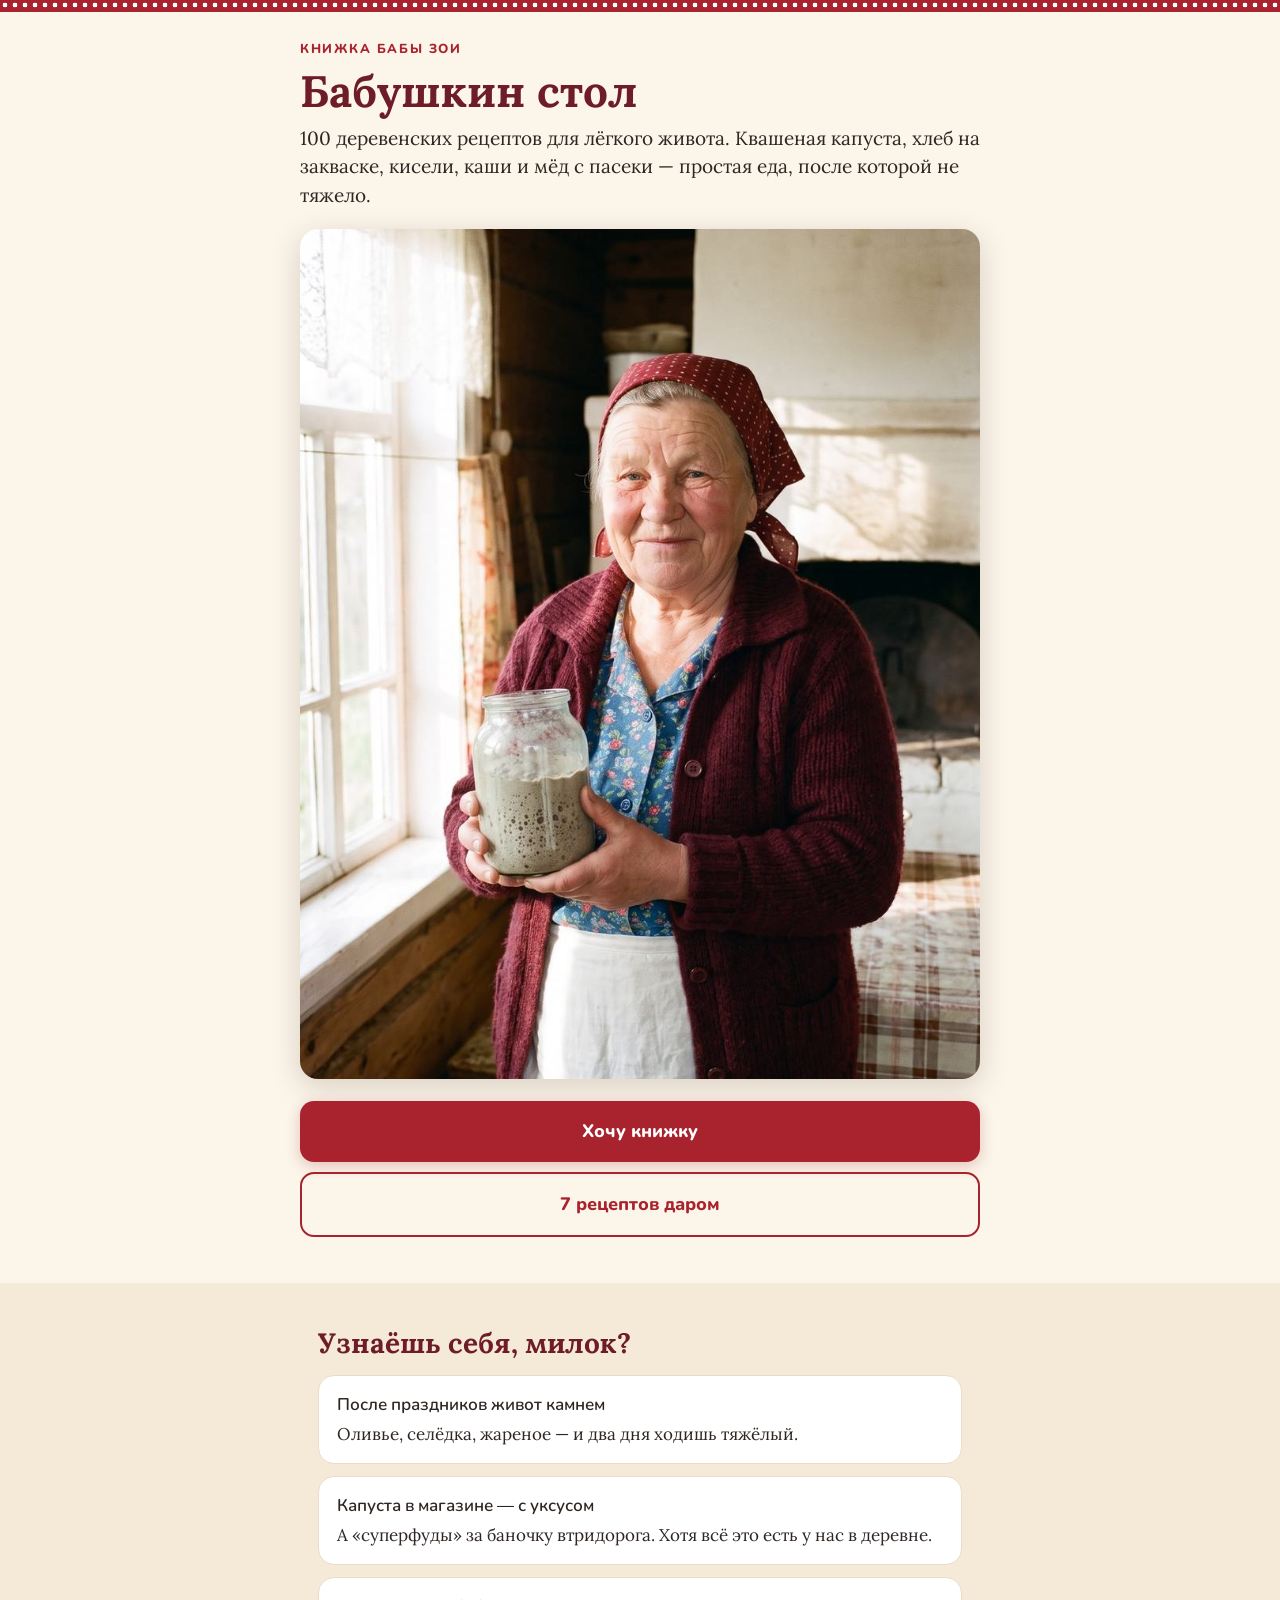
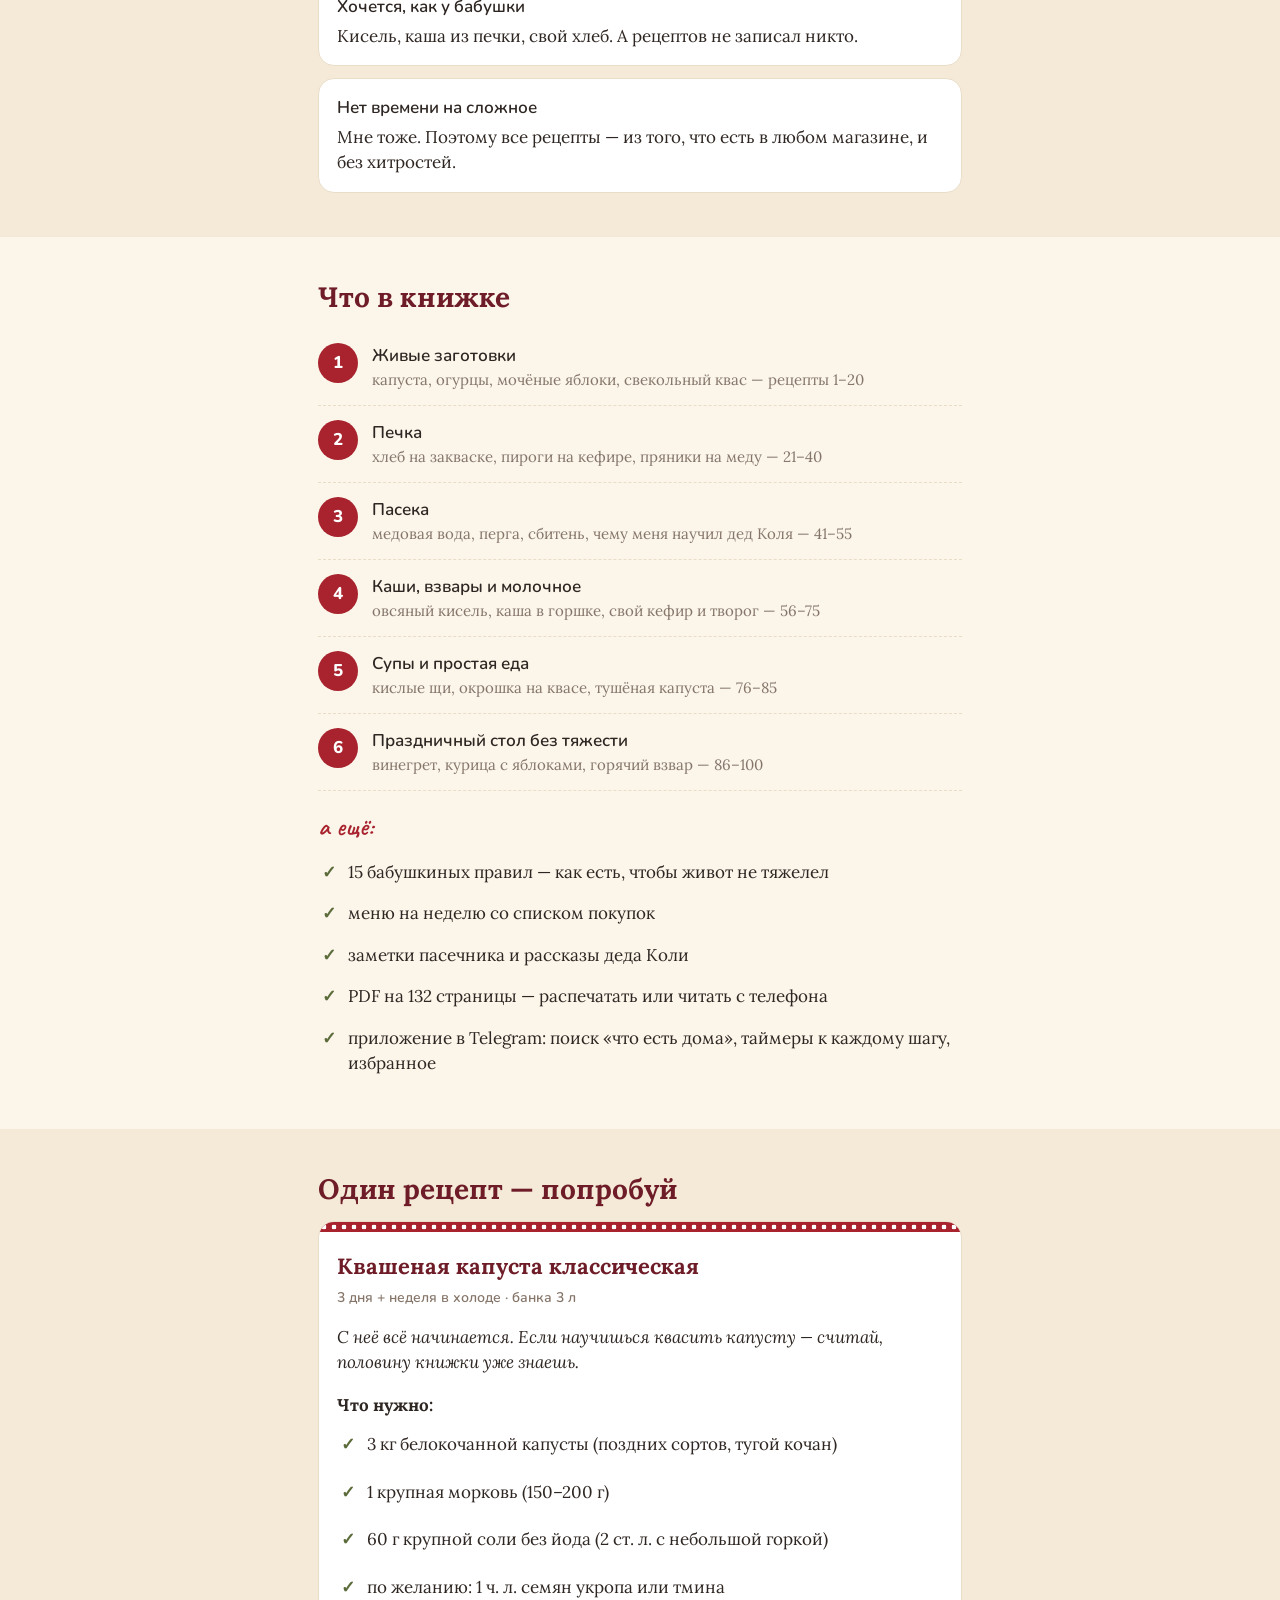
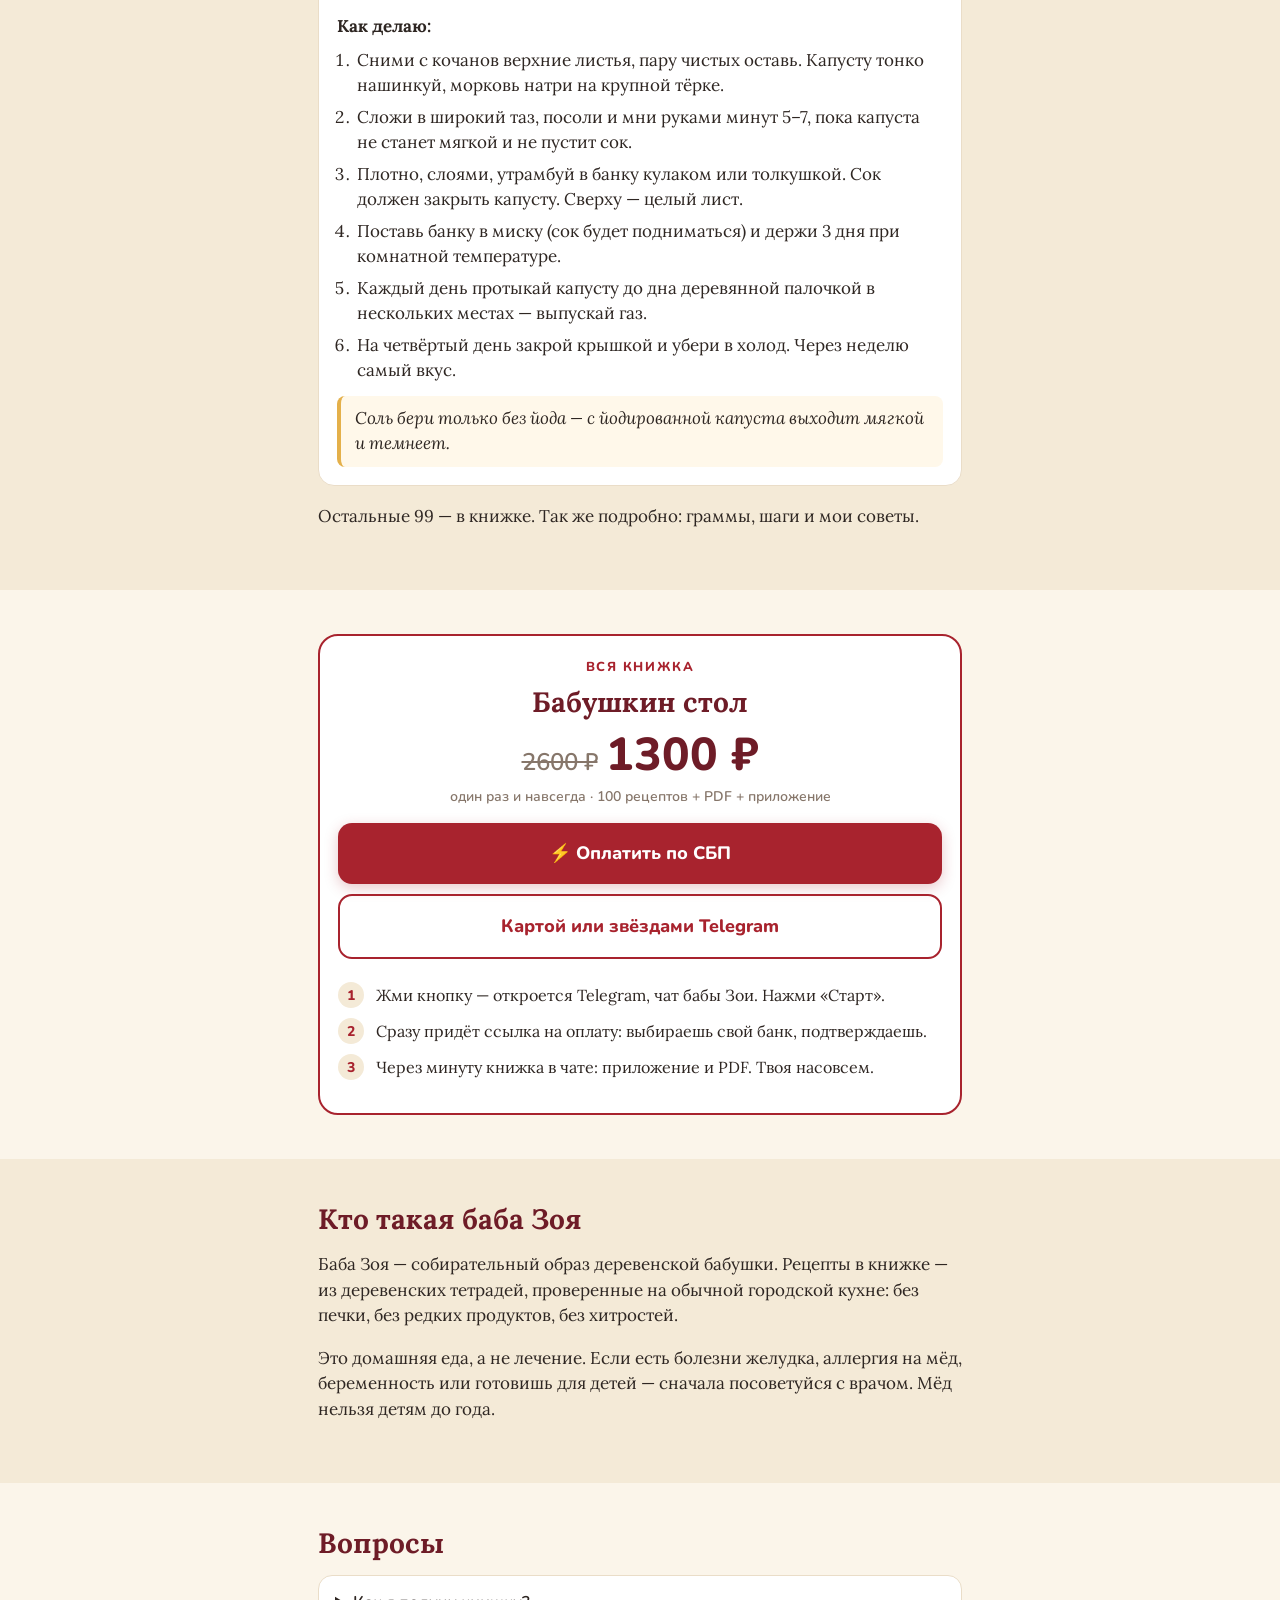
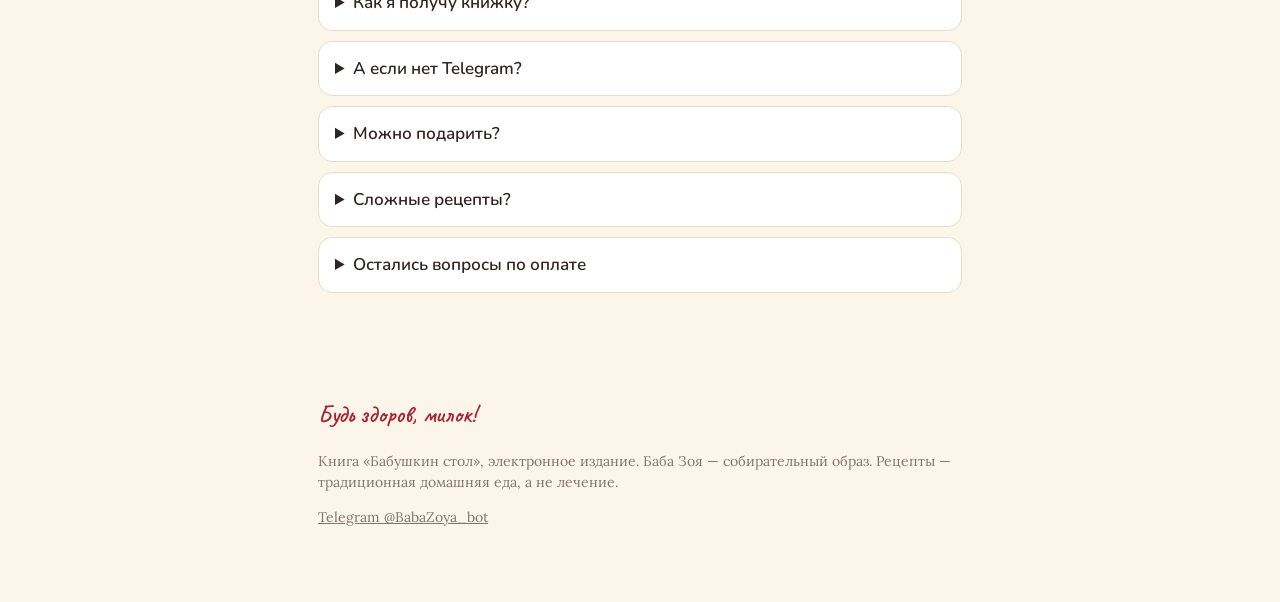
==== kniga.html @ 19d0dd96 "Лендинг книги, тест «Какой у тебя живот», зачёркнутая цена при оплате" ====
<!doctype html>
<html lang="ru">
<head>
<meta charset="utf-8">
<meta name="viewport" content="width=device-width,initial-scale=1,viewport-fit=cover">
<title>Бабушкин стол — книга бабы Зои</title>
<meta name="description" content="100 деревенских рецептов для лёгкого живота: квашеная капуста, хлеб на закваске, кисели, каши, мёд с пасеки.">
<meta property="og:title" content="Бабушкин стол — книга бабы Зои">
<meta property="og:description" content="100 деревенских рецептов для лёгкого живота">
<meta property="og:image" content="https://artemshagabutdinov897-cloud.github.io/babazoya/img/mockup.jpg">
<link rel="preload" href="fonts/lora.woff2" as="font" type="font/woff2" crossorigin>
<style>
@font-face{font-family:Lora;src:url(fonts/lora.woff2) format("woff2");font-weight:400 700;font-display:swap}
@font-face{font-family:Lora;src:url(fonts/lora-i.woff2) format("woff2");font-weight:400 700;font-style:italic;font-display:swap}
@font-face{font-family:Caveat;src:url(fonts/caveat.woff2) format("woff2");font-weight:400 700;font-display:swap}
@font-face{font-family:Nunito;src:url(fonts/nunito6.woff2) format("woff2");font-weight:400 700;font-display:swap}
@font-face{font-family:Nunito;src:url(fonts/nunito8.woff2) format("woff2");font-weight:800 900;font-display:swap}
:root{--paper:#FBF5EA;--card:#fff;--ink:#2E2622;--muted:#86766a;--wine:#6E1C27;--red:#A8232E;--green:#5B6B3A;--line:#EADDC8;--tint:#F4EAD7;--gold:#E4B04A;
--dots:radial-gradient(circle,#fff 0 2.2px,transparent 2.6px) 0 0/10px 10px,#A8232E}
*{box-sizing:border-box}
html,body{margin:0;background:var(--paper);color:var(--ink);font-family:Lora,Georgia,serif;font-size:17px;line-height:1.5}
a{color:inherit}
.dots{height:12px;background:var(--dots)}
.wrap{max-width:680px;margin:0 auto;padding:0 18px}
.kick{font-family:Nunito;font-weight:800;font-size:13px;letter-spacing:.12em;text-transform:uppercase;color:var(--red)}
h1{font-size:44px;line-height:1.05;margin:8px 0 10px;color:var(--wine)}
h2{font-size:28px;line-height:1.15;margin:0 0 16px;color:var(--wine)}
.lead{font-size:19px;color:var(--ink);margin:0 0 20px}
.hand{font-family:Caveat,cursive;font-size:26px;color:var(--red);line-height:1.1}
section{padding:44px 0}
.hero{padding:28px 0 36px}
.hero img{display:block;width:100%;border-radius:18px;box-shadow:0 8px 30px rgba(80,40,20,.18);margin:6px 0 22px;aspect-ratio:4/5;object-fit:cover;background:var(--tint)}
.btn{display:block;text-align:center;text-decoration:none;font-family:Nunito;font-weight:800;font-size:18px;padding:17px 18px;border-radius:14px;background:var(--red);color:#fff;margin:10px 0;box-shadow:0 4px 14px rgba(168,35,46,.25)}
.btn.ghost{background:transparent;color:var(--red);border:2px solid var(--red);box-shadow:none}
.btn.green{background:var(--green);box-shadow:0 4px 14px rgba(91,107,58,.25)}
.small{font-family:Nunito;font-size:14px;color:var(--muted)}
.cards{display:grid;gap:12px}
.card{background:var(--card);border:1px solid var(--line);border-radius:16px;padding:16px 18px}
.card b{display:block;font-family:Nunito;font-size:17px;margin-bottom:4px}
.alt{background:var(--tint)}
.ch{display:flex;gap:14px;align-items:flex-start;padding:14px 0;border-bottom:1px dashed var(--line)}
.ch:last-child{border:0}
.ch .n{flex:none;width:40px;height:40px;border-radius:50%;background:var(--red);color:#fff;font-family:Nunito;font-weight:900;display:flex;align-items:center;justify-content:center}
.ch b{font-family:Nunito;font-size:17px}
.ch span{display:block;color:var(--muted);font-size:15px}
ul.plus{list-style:none;padding:0;margin:0}
ul.plus li{padding:8px 0 8px 30px;position:relative}
ul.plus li:before{content:"✓";position:absolute;left:4px;color:var(--green);font-weight:700;font-family:Nunito}
.recipe{background:var(--card);border-radius:16px;border:1px solid var(--line);overflow:hidden}
.recipe .top{background:var(--dots);height:10px}
.recipe .in{padding:18px}
.recipe h3{margin:0 0 4px;font-size:22px;color:var(--wine)}
.recipe ol{padding-left:20px;margin:8px 0}
.recipe li{margin:6px 0}
.tip{background:#FFF8EA;border-left:4px solid var(--gold);padding:10px 14px;border-radius:8px;font-style:italic;margin-top:12px}
.buy{background:var(--card);border:2px solid var(--red);border-radius:20px;padding:22px 18px;text-align:center}
.price{font-family:Nunito;font-weight:900;font-size:46px;color:var(--wine);line-height:1}
.price s{font-size:24px;color:var(--muted);font-weight:700;margin-right:8px}
.steps{text-align:left;counter-reset:s;margin:18px 0 6px;padding:0;list-style:none}
.steps li{counter-increment:s;padding:6px 0 6px 38px;position:relative;font-size:16px}
.steps li:before{content:counter(s);position:absolute;left:0;top:5px;width:26px;height:26px;border-radius:50%;background:var(--tint);color:var(--red);font-family:Nunito;font-weight:900;font-size:14px;display:flex;align-items:center;justify-content:center}
details{background:var(--card);border:1px solid var(--line);border-radius:14px;padding:14px 16px;margin:10px 0}
summary{font-family:Nunito;font-weight:700;cursor:pointer}
details p{margin:10px 0 0}
footer{padding:30px 0 60px;font-size:14px;color:var(--muted)}
.sticky{position:fixed;left:0;right:0;bottom:0;padding:10px 14px calc(10px + env(safe-area-inset-bottom));background:rgba(251,245,234,.96);border-top:1px solid var(--line);display:none;z-index:5}
.sticky .btn{margin:0;padding:14px}
@media (max-width:420px){h1{font-size:38px}}
</style>
</head>
<body>
<div class="dots"></div>

<div class="wrap hero">
  <div class="kick">Книжка бабы Зои</div>
  <h1>Бабушкин стол</h1>
  <p class="lead">100 деревенских рецептов для лёгкого живота. Квашеная капуста, хлеб на закваске, кисели, каши и мёд с пасеки — простая еда, после которой не тяжело.</p>
  <img src="img/mockup.jpg" onerror="this.onerror=null;this.src='img/cover.jpg'" alt="Баба Зоя с книгой «Бабушкин стол»">
  <a class="btn" href="#buy">Хочу книжку</a>
  <a class="btn ghost" href="https://t.me/BabaZoya_bot?start=free_web">7 рецептов даром</a>
</div>

<section class="alt">
  <div class="wrap">
    <h2>Узнаёшь себя, милок?</h2>
    <div class="cards">
      <div class="card"><b>После праздников живот камнем</b>Оливье, селёдка, жареное — и два дня ходишь тяжёлый.</div>
      <div class="card"><b>Капуста в магазине — с уксусом</b>А «суперфуды» за баночку втридорога. Хотя всё это есть у нас в деревне.</div>
      <div class="card"><b>Хочется, как у бабушки</b>Кисель, каша из печки, свой хлеб. А рецептов не записал никто.</div>
      <div class="card"><b>Нет времени на сложное</b>Мне тоже. Поэтому все рецепты — из того, что есть в любом магазине, и без хитростей.</div>
    </div>
  </div>
</section>

<section>
  <div class="wrap">
    <h2>Что в книжке</h2>
    <div class="ch"><div class="n">1</div><div><b>Живые заготовки</b><span>капуста, огурцы, мочёные яблоки, свекольный квас — рецепты 1–20</span></div></div>
    <div class="ch"><div class="n">2</div><div><b>Печка</b><span>хлеб на закваске, пироги на кефире, пряники на меду — 21–40</span></div></div>
    <div class="ch"><div class="n">3</div><div><b>Пасека</b><span>медовая вода, перга, сбитень, чему меня научил дед Коля — 41–55</span></div></div>
    <div class="ch"><div class="n">4</div><div><b>Каши, взвары и молочное</b><span>овсяный кисель, каша в горшке, свой кефир и творог — 56–75</span></div></div>
    <div class="ch"><div class="n">5</div><div><b>Супы и простая еда</b><span>кислые щи, окрошка на квасе, тушёная капуста — 76–85</span></div></div>
    <div class="ch"><div class="n">6</div><div><b>Праздничный стол без тяжести</b><span>винегрет, курица с яблоками, горячий взвар — 86–100</span></div></div>
    <p class="hand" style="margin:22px 0 10px">а ещё:</p>
    <ul class="plus">
      <li>15 бабушкиных правил — как есть, чтобы живот не тяжелел</li>
      <li>меню на неделю со списком покупок</li>
      <li>заметки пасечника и рассказы деда Коли</li>
      <li>PDF на 132 страницы — распечатать или читать с телефона</li>
      <li>приложение в Telegram: поиск «что есть дома», таймеры к каждому шагу, избранное</li>
    </ul>
  </div>
</section>

<section class="alt">
  <div class="wrap">
    <h2>Один рецепт — попробуй</h2>
    <div class="recipe"><div class="top"></div><div class="in">
      <h3>Квашеная капуста классическая</h3>
      <div class="small">3 дня + неделя в холоде · банка 3 л</div>
      <p><i>С неё всё начинается. Если научишься квасить капусту — считай, половину книжки уже знаешь.</i></p>
      <b>Что нужно:</b>
      <ul class="plus">
        <li>3 кг белокочанной капусты (поздних сортов, тугой кочан)</li>
        <li>1 крупная морковь (150–200 г)</li>
        <li>60 г крупной соли без йода (2 ст. л. с небольшой горкой)</li>
        <li>по желанию: 1 ч. л. семян укропа или тмина</li>
      </ul>
      <b>Как делаю:</b>
      <ol>
        <li>Сними с кочанов верхние листья, пару чистых оставь. Капусту тонко нашинкуй, морковь натри на крупной тёрке.</li>
        <li>Сложи в широкий таз, посоли и мни руками минут 5–7, пока капуста не станет мягкой и не пустит сок.</li>
        <li>Плотно, слоями, утрамбуй в банку кулаком или толкушкой. Сок должен закрыть капусту. Сверху — целый лист.</li>
        <li>Поставь банку в миску (сок будет подниматься) и держи 3 дня при комнатной температуре.</li>
        <li>Каждый день протыкай капусту до дна деревянной палочкой в нескольких местах — выпускай газ.</li>
        <li>На четвёртый день закрой крышкой и убери в холод. Через неделю самый вкус.</li>
      </ol>
      <div class="tip">Соль бери только без йода — с йодированной капуста выходит мягкой и темнеет.</div>
    </div></div>
    <p style="margin-top:18px">Остальные 99 — в книжке. Так же подробно: граммы, шаги и мои советы.</p>
  </div>
</section>

<section id="buy">
  <div class="wrap">
    <div class="buy">
      <div class="kick">Вся книжка</div>
      <h2 style="margin:8px 0 14px">Бабушкин стол</h2>
      <div class="price"><s>2600 ₽</s>1300 ₽</div>
      <p class="small" style="margin:8px 0 16px">один раз и навсегда · 100 рецептов + PDF + приложение</p>
      <a class="btn" href="https://t.me/BabaZoya_bot?start=sbp_web">⚡ Оплатить по СБП</a>
      <a class="btn ghost" href="https://t.me/BabaZoya_bot?start=buy">Картой или звёздами Telegram</a>
      <ol class="steps">
        <li>Жми кнопку — откроется Telegram, чат бабы Зои. Нажми «Старт».</li>
        <li>Сразу придёт ссылка на оплату: выбираешь свой банк, подтверждаешь.</li>
        <li>Через минуту книжка в чате: приложение и PDF. Твоя насовсем.</li>
      </ol>
    </div>
  </div>
</section>

<section class="alt">
  <div class="wrap">
    <h2>Кто такая баба Зоя</h2>
    <p>Баба Зоя — собирательный образ деревенской бабушки. Рецепты в книжке — из деревенских тетрадей, проверенные на обычной городской кухне: без печки, без редких продуктов, без хитростей.</p>
    <p>Это домашняя еда, а не лечение. Если есть болезни желудка, аллергия на мёд, беременность или готовишь для детей — сначала посоветуйся с врачом. Мёд нельзя детям до года.</p>
  </div>
</section>

<section>
  <div class="wrap">
    <h2>Вопросы</h2>
    <details><summary>Как я получу книжку?</summary><p>Сразу после оплаты баба Зоя пришлёт в Telegram кнопку «Открыть всю книжку» (приложение с поиском и таймерами) и PDF-файл. Они остаются у тебя навсегда.</p></details>
    <details><summary>А если нет Telegram?</summary><p>Telegram бесплатный, ставится за минуту. Вся книжка, приложение и ответы бабы Зои живут там.</p></details>
    <details><summary>Можно подарить?</summary><p>Можно. В чате бабы Зои напиши /gift — после оплаты придёт открытка со ссылкой, перешлёшь её тому, кому даришь.</p></details>
    <details><summary>Сложные рецепты?</summary><p>Нет. Всё из обычного магазина, по шагам, с граммами. Печка не нужна — хватит духовки.</p></details>
    <details><summary>Остались вопросы по оплате</summary><p>Напиши в чат бабы Зои <a href="https://t.me/BabaZoya_bot">@BabaZoya_bot</a> — внучка ответит.</p></details>
  </div>
</section>

<footer>
  <div class="wrap">
    <p class="hand" style="font-size:24px">Будь здоров, милок!</p>
    <p>Книга «Бабушкин стол», электронное издание. Баба Зоя — собирательный образ. Рецепты — традиционная домашняя еда, а не лечение.</p>
    <p><a href="https://t.me/BabaZoya_bot">Telegram @BabaZoya_bot</a></p>
  </div>
</footer>

<div class="sticky" id="sticky"><a class="btn" href="#buy">Хочу книжку</a></div>
<script>
(function(){var s=document.getElementById('sticky'),b=document.getElementById('buy');
function f(){var r=b.getBoundingClientRect();s.style.display=(window.scrollY>600&&(r.top>window.innerHeight||r.bottom<0))?'block':'none'}
window.addEventListener('scroll',f,{passive:true});f()})();
</script>
</body>
</html>
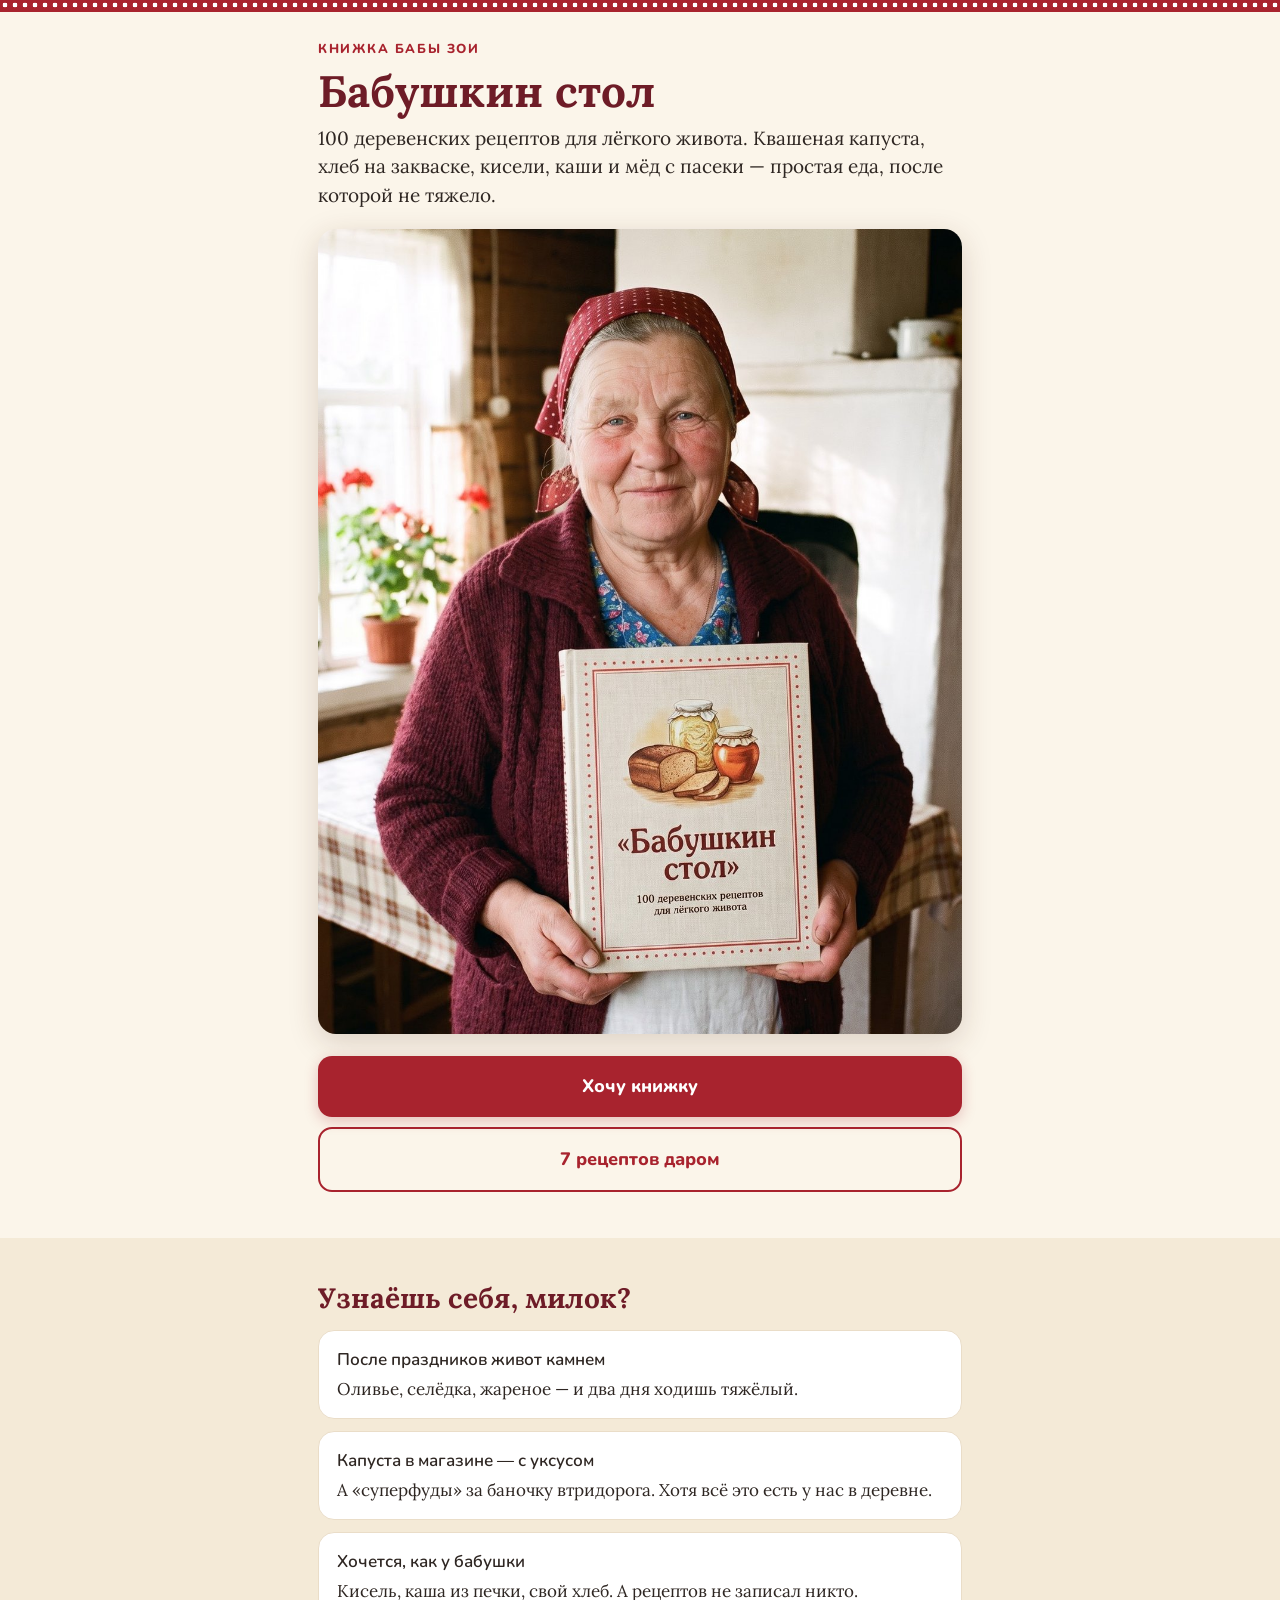
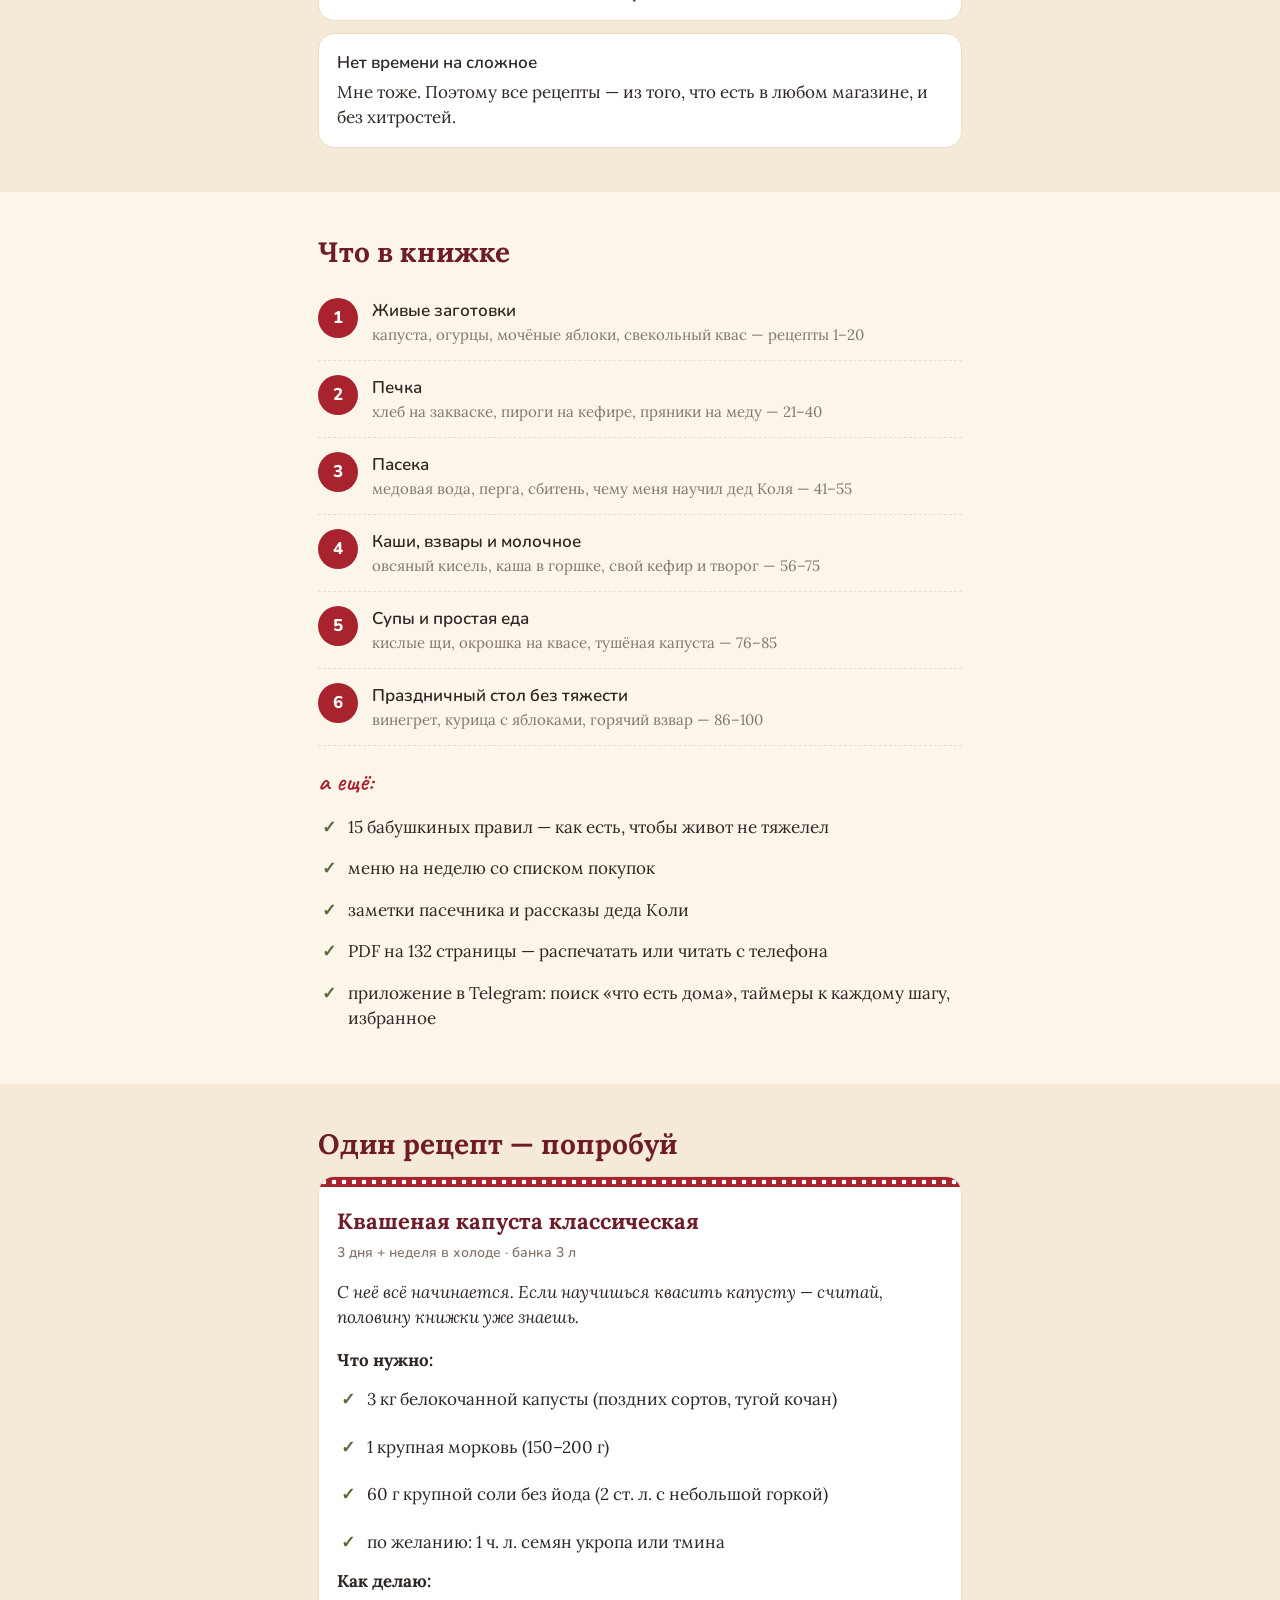
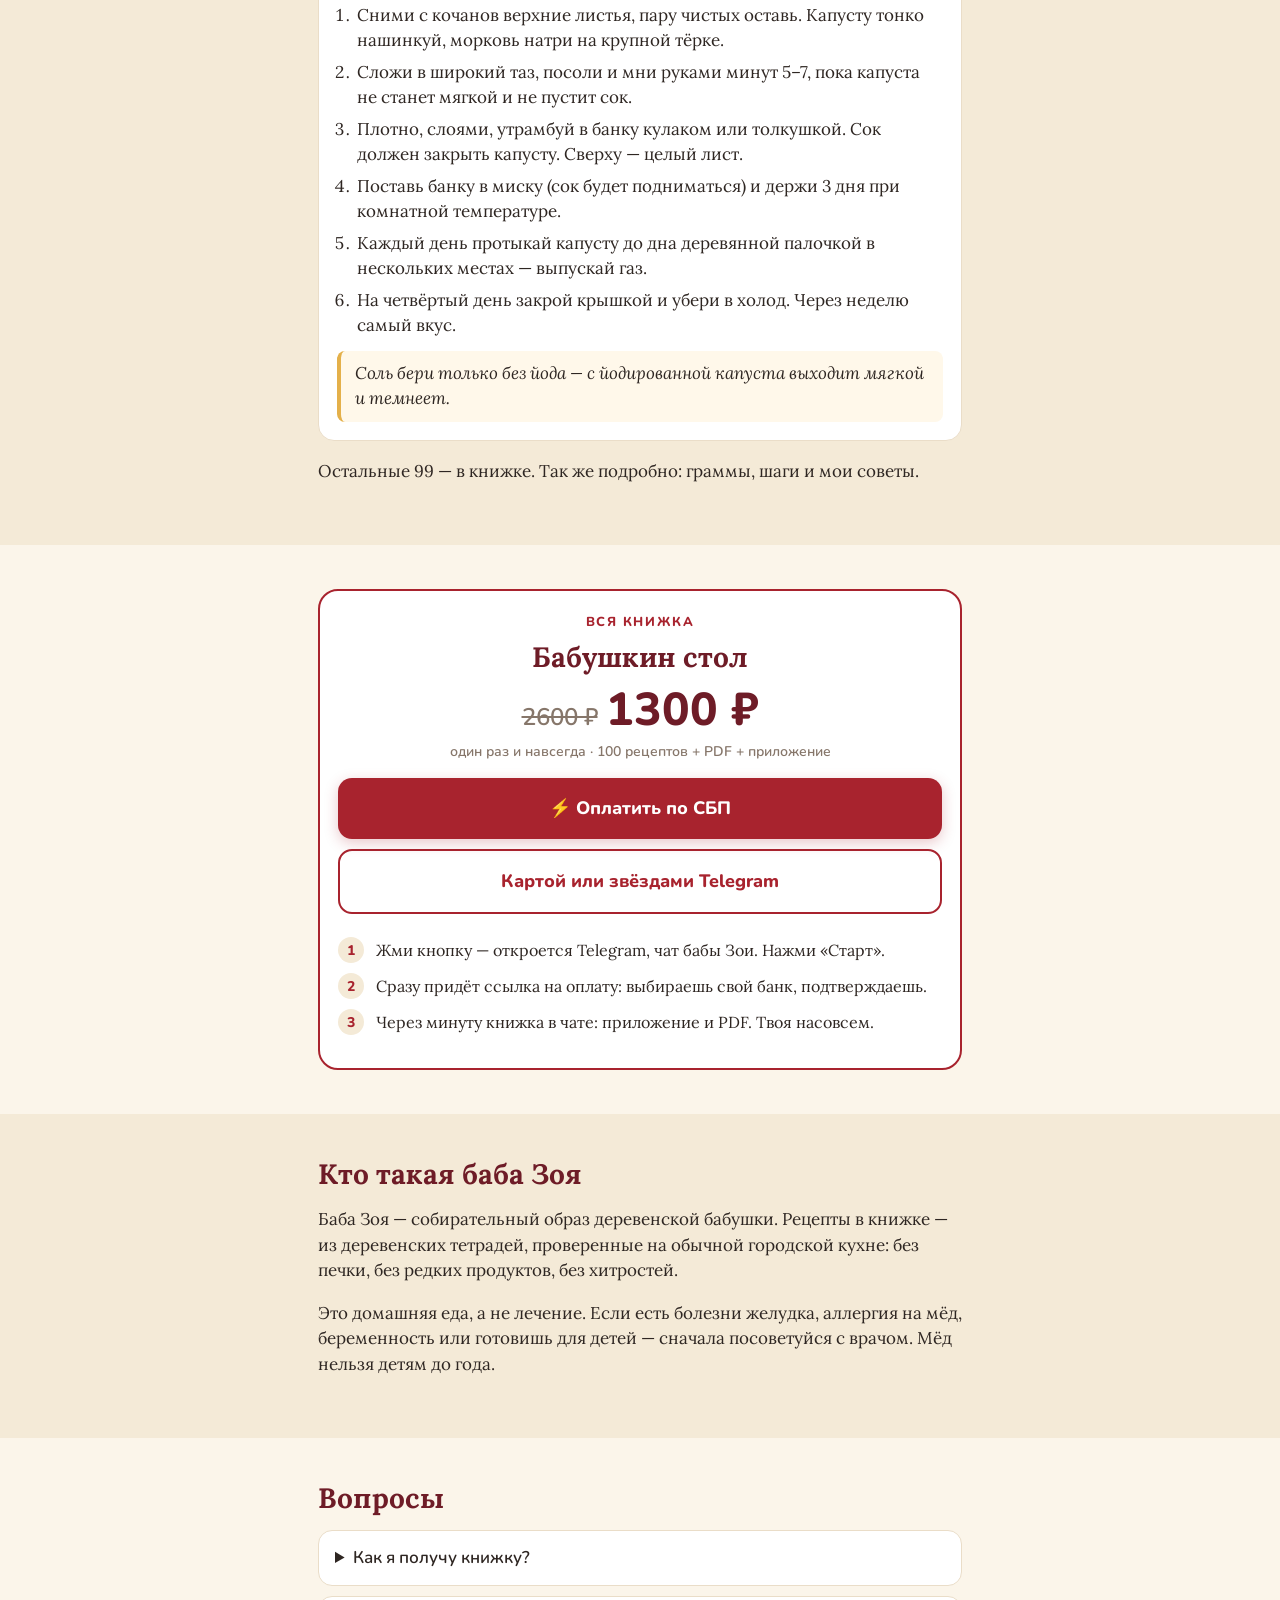
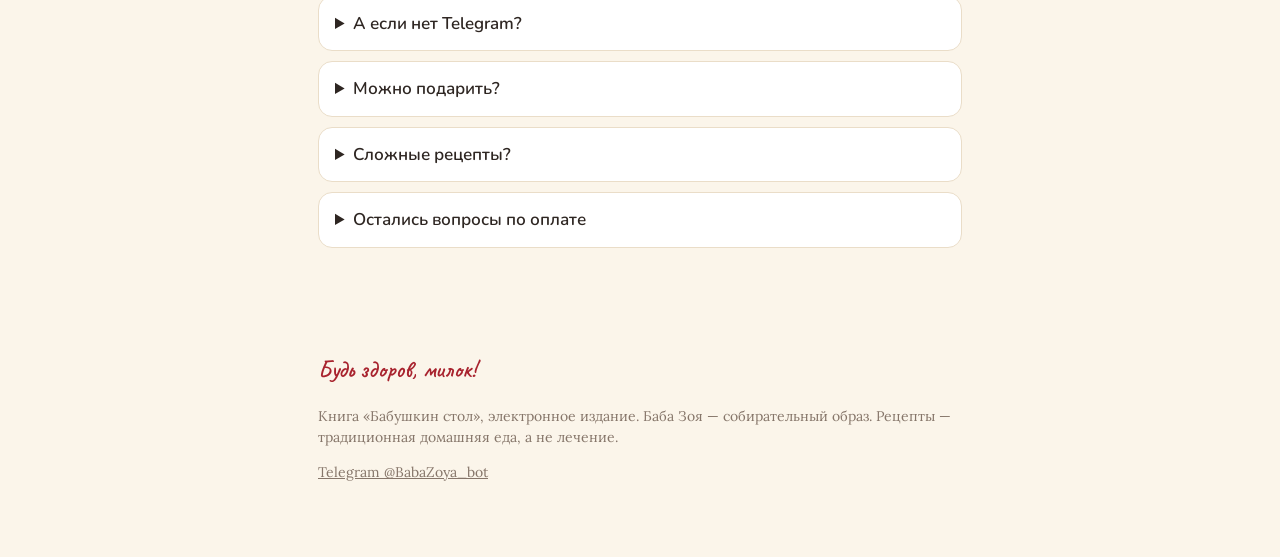
==== commit f191fe4c: "Лендинг: отступы первого экрана" ====
--- a/kniga.html
+++ b/kniga.html
@@ -28,7 +28,7 @@
 .lead{font-size:19px;color:var(--ink);margin:0 0 20px}
 .hand{font-family:Caveat,cursive;font-size:26px;color:var(--red);line-height:1.1}
 section{padding:44px 0}
-.hero{padding:28px 0 36px}
+.hero{padding-top:28px;padding-bottom:36px}
 .hero img{display:block;width:100%;border-radius:18px;box-shadow:0 8px 30px rgba(80,40,20,.18);margin:6px 0 22px;aspect-ratio:4/5;object-fit:cover;background:var(--tint)}
 .btn{display:block;text-align:center;text-decoration:none;font-family:Nunito;font-weight:800;font-size:18px;padding:17px 18px;border-radius:14px;background:var(--red);color:#fff;margin:10px 0;box-shadow:0 4px 14px rgba(168,35,46,.25)}
 .btn.ghost{background:transparent;color:var(--red);border:2px solid var(--red);box-shadow:none}
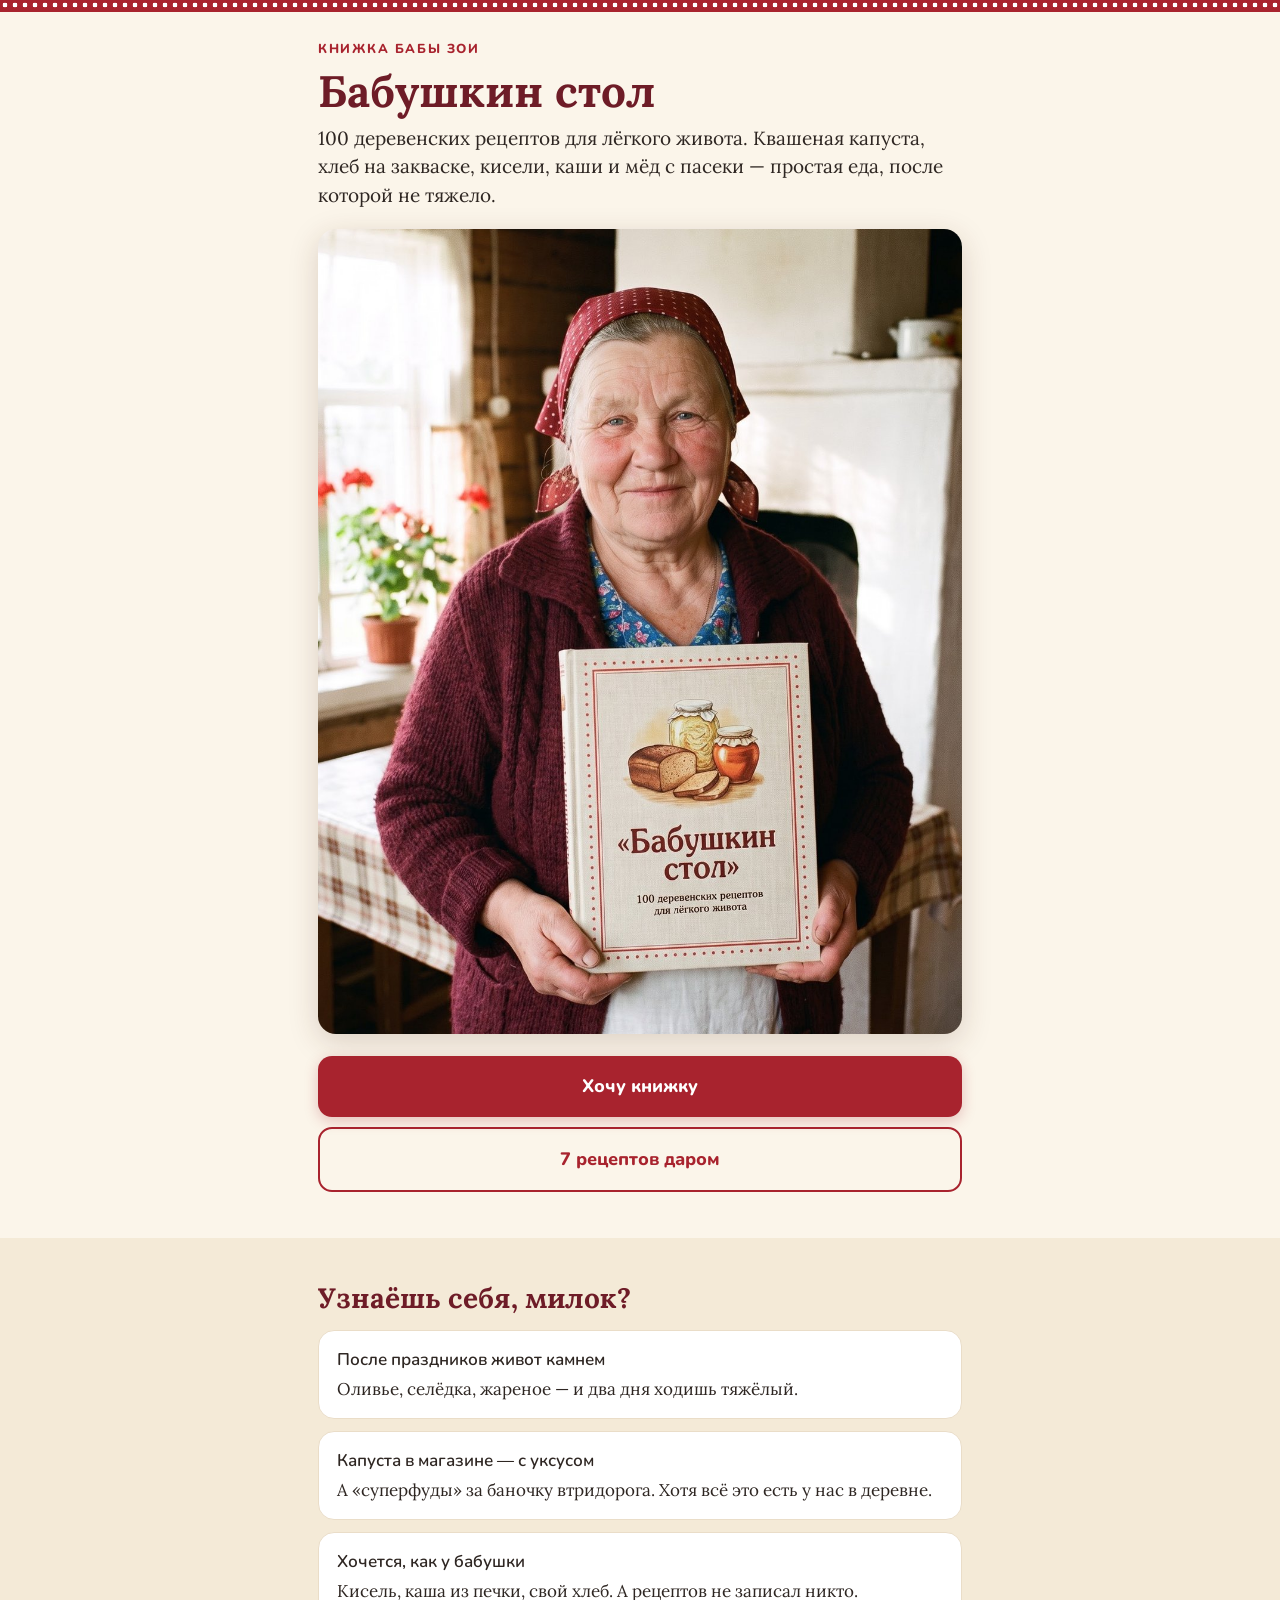
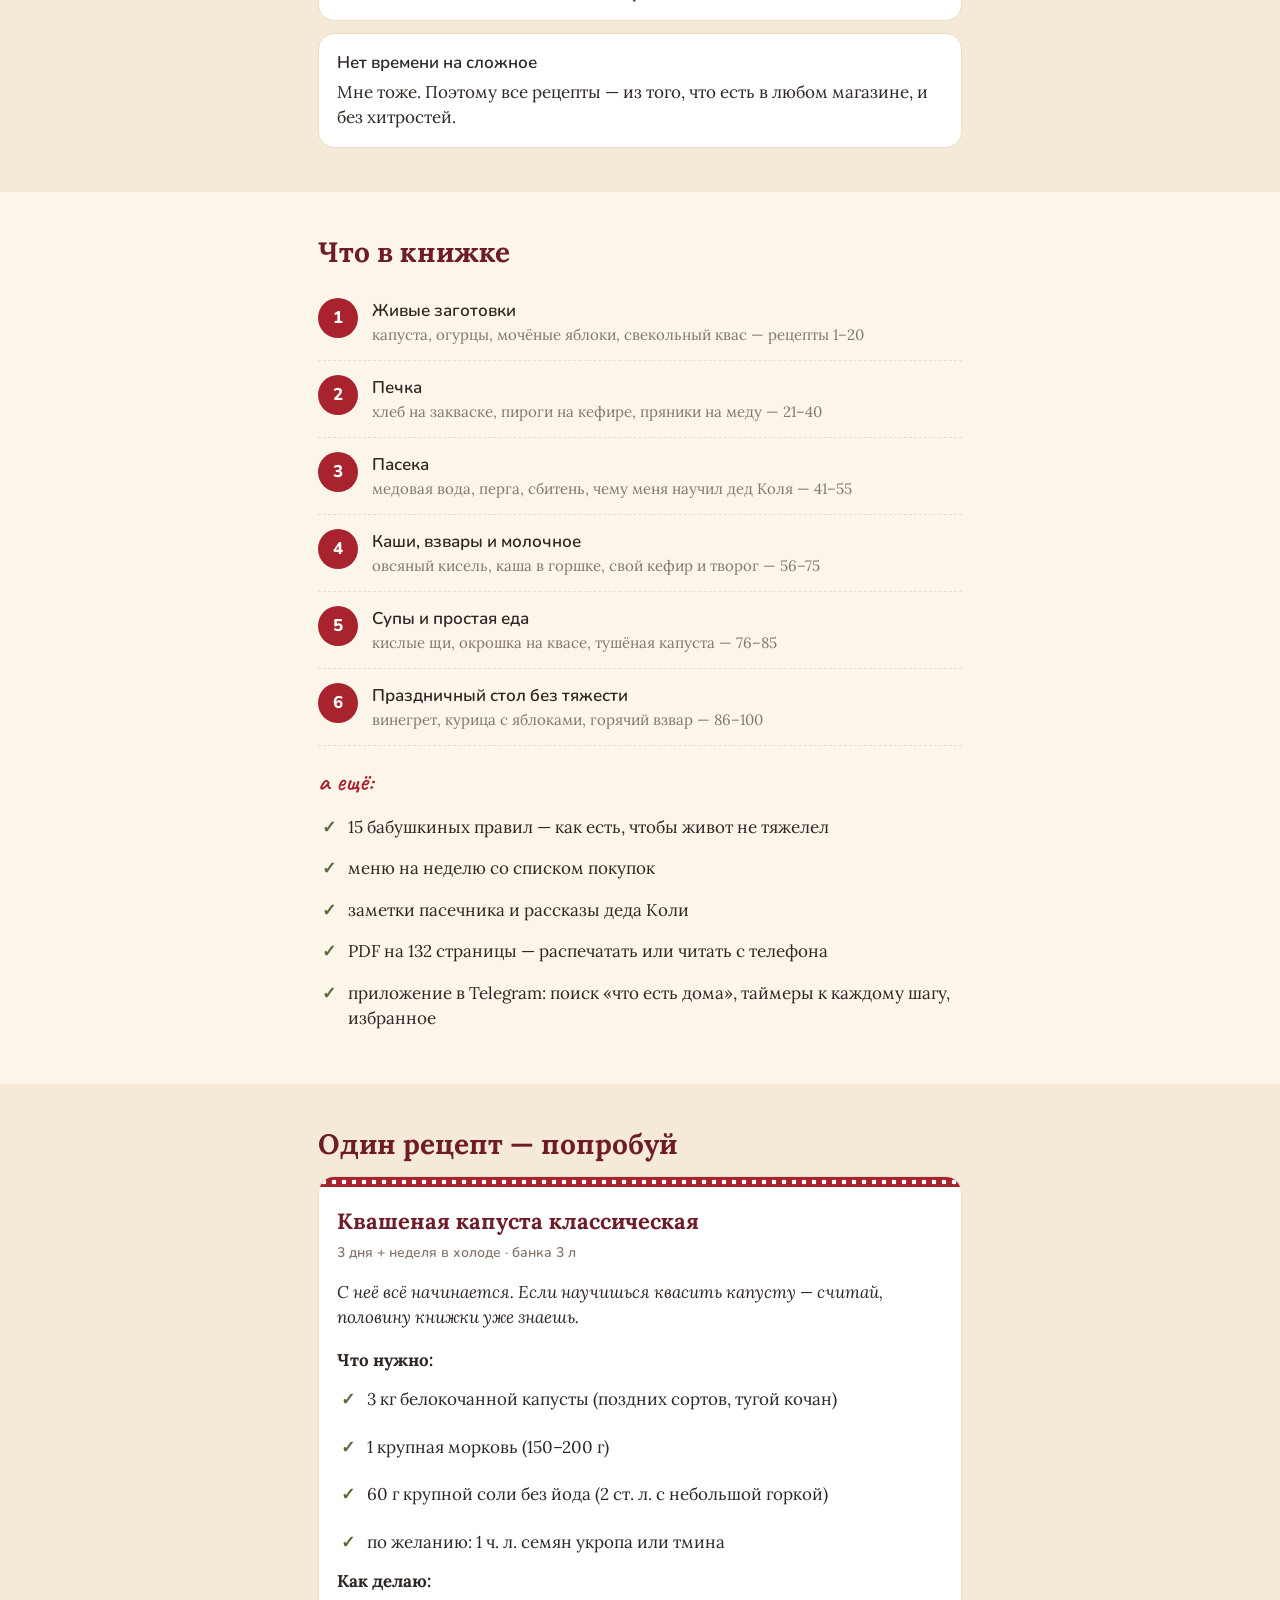
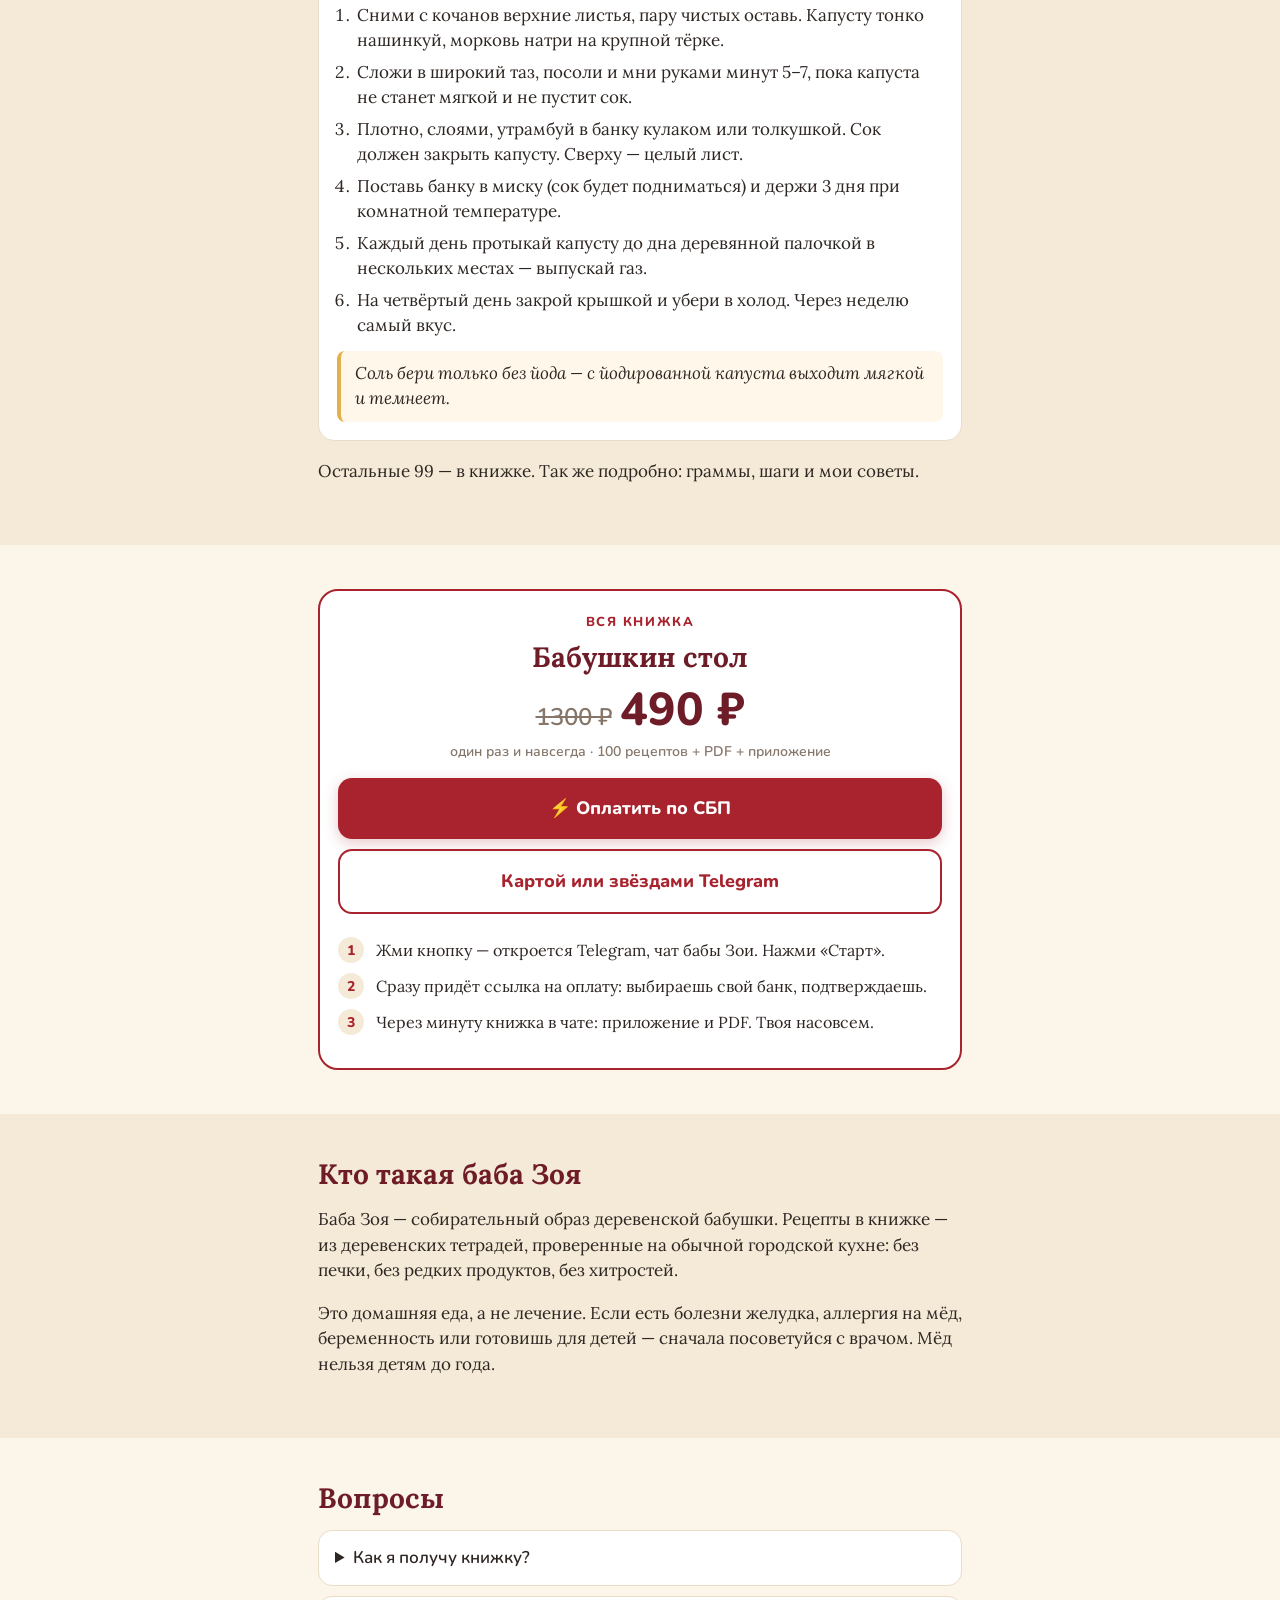
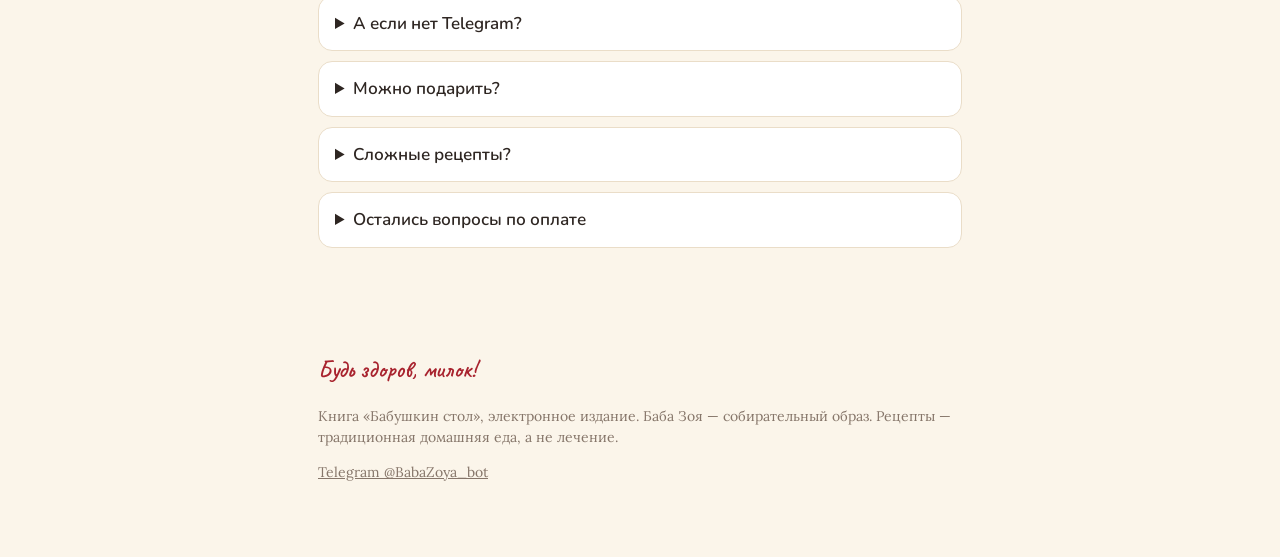
==== commit 180d767c: "Цена книжки 490 ₽" ====
--- a/kniga.html
+++ b/kniga.html
@@ -146,7 +146,7 @@
     <div class="buy">
       <div class="kick">Вся книжка</div>
       <h2 style="margin:8px 0 14px">Бабушкин стол</h2>
-      <div class="price"><s>2600 ₽</s>1300 ₽</div>
+      <div class="price"><s>1300 ₽</s>490 ₽</div>
       <p class="small" style="margin:8px 0 16px">один раз и навсегда · 100 рецептов + PDF + приложение</p>
       <a class="btn" href="https://t.me/BabaZoya_bot?start=sbp_web">⚡ Оплатить по СБП</a>
       <a class="btn ghost" href="https://t.me/BabaZoya_bot?start=buy">Картой или звёздами Telegram</a>
